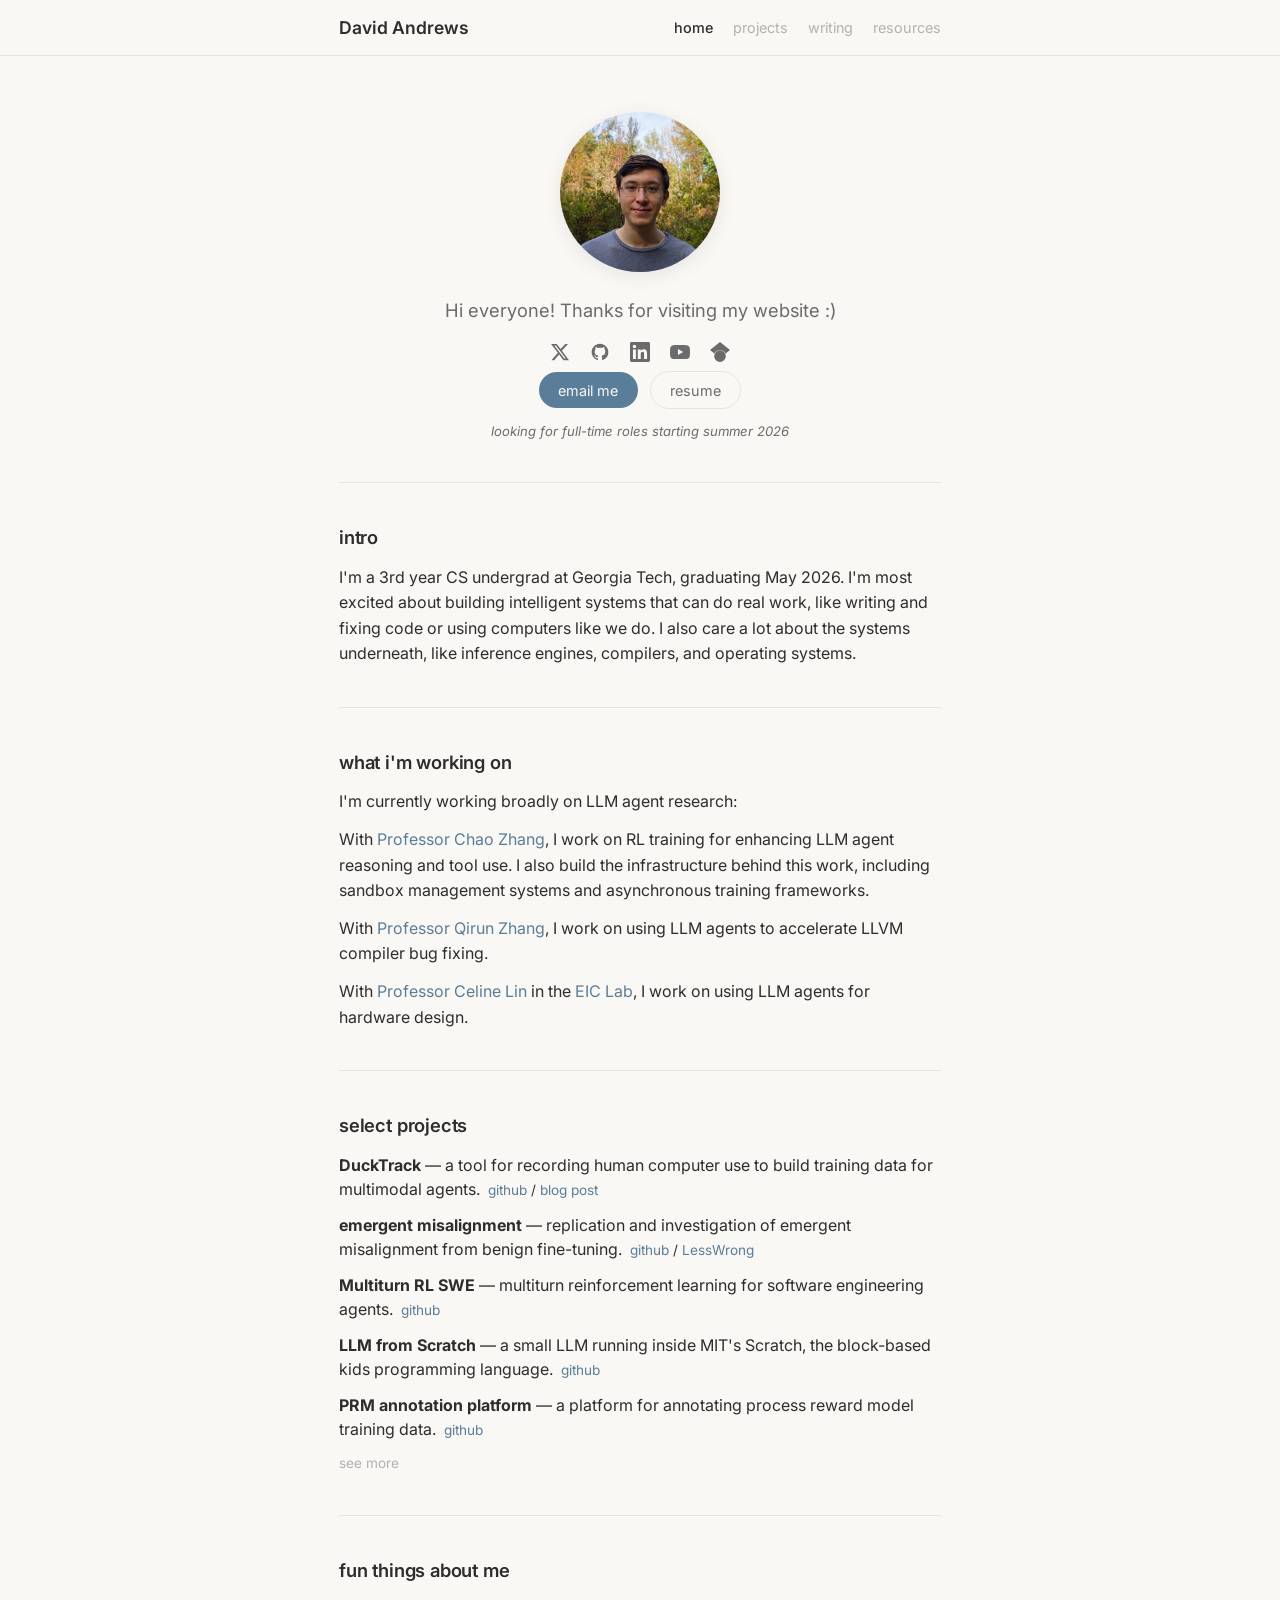
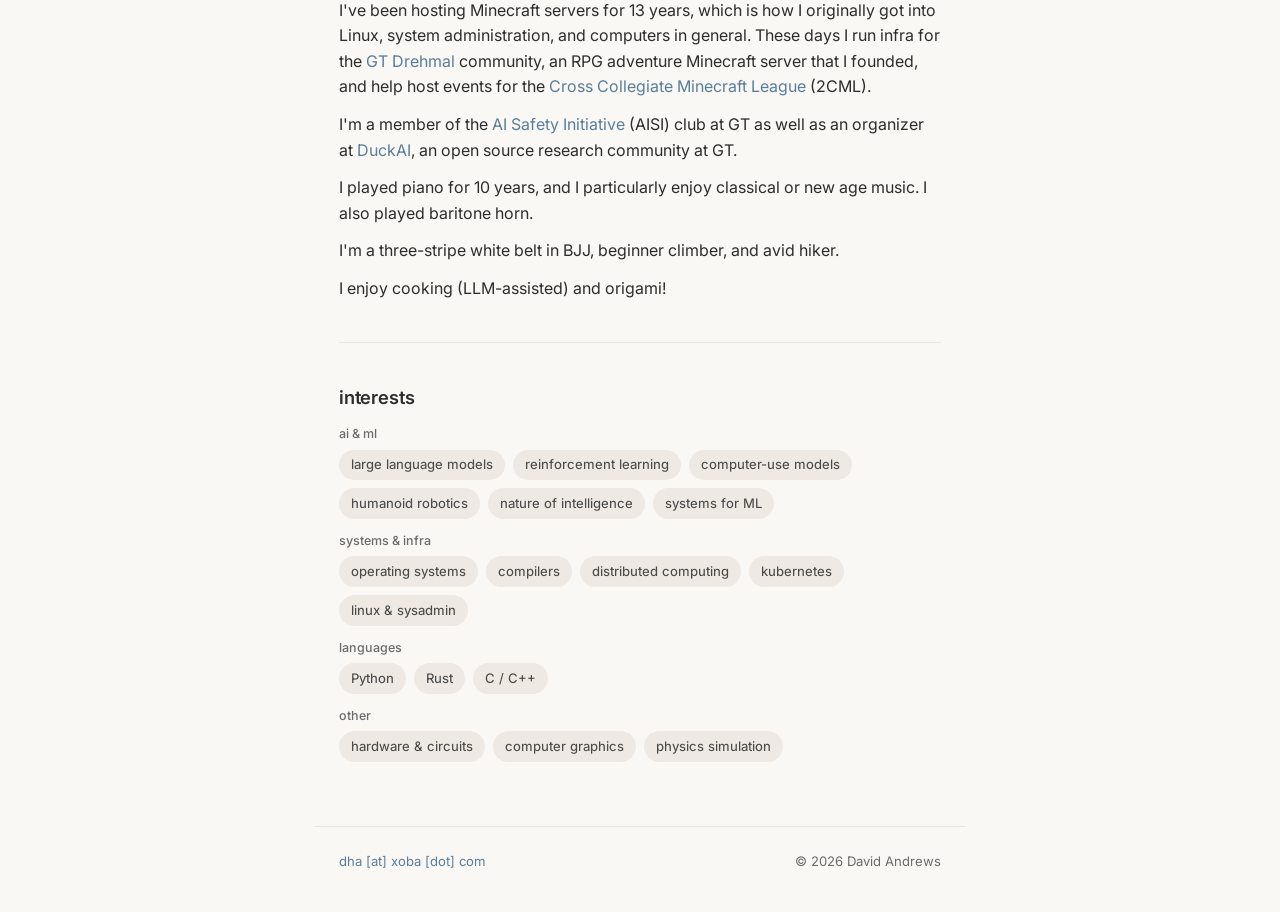
==== index.html @ d8e3748e "Rebuild personal site from scratch with plain HTML/CSS/JS Replace Jekyll/minima theme with a clean, " ====
<!DOCTYPE html>
<html lang="en">
<head>
    <meta charset="UTF-8">
    <meta name="viewport" content="width=device-width, initial-scale=1.0">
    <title>David Andrews</title>
    <meta name="description"
        content="David Andrews' personal website. CS undergrad at Georgia Tech working on LLM agents and intelligent systems.">
    <link rel="icon" href="assets/favicon.ico">
    <link rel="preconnect" href="https://fonts.googleapis.com">
    <link rel="preconnect" href="https://fonts.gstatic.com" crossorigin>
    <link href="https://fonts.googleapis.com/css2?family=Inter:wght@400;500;600&display=swap" rel="stylesheet">
    <link rel="stylesheet" href="style.css">
</head>
<body>
    <nav>
        <div class="nav-inner">
            <a href="/" class="nav-name">David Andrews</a>
            <div class="nav-links">
                <a href="/" class="active">home</a>
                <span class="disabled">projects</span>
                <span class="disabled">writing</span>
                <span class="disabled">resources</span>
            </div>
        </div>
    </nav>

    <main>
        <section class="hero">
            <div class="photo-wrapper">
                <img src="assets/IDG_20251002_152009_712.JPG" alt="David Andrews" class="profile-photo">
            </div>
            <p class="greeting">Hi everyone! Thanks for visiting my website :)</p>
            <div class="social-links">
                <a href="https://twitter.com/broyojo42" target="_blank" rel="noopener" aria-label="X / Twitter">
                    <svg viewBox="0 0 24 24" width="20" height="20" fill="currentColor">
                        <path
                            d="M18.244 2.25h3.308l-7.227 8.26 8.502 11.24H16.17l-5.214-6.817L4.99 21.75H1.68l7.73-8.835L1.254 2.25H8.08l4.713 6.231zm-1.161 17.52h1.833L7.084 4.126H5.117z" />
                    </svg>
                </a>
                <a href="https://github.com/Broyojo" target="_blank" rel="noopener" aria-label="GitHub">
                    <svg viewBox="0 0 24 24" width="20" height="20" fill="currentColor">
                        <path
                            d="M12 2C6.477 2 2 6.484 2 12.017c0 4.425 2.865 8.18 6.839 9.504.5.092.682-.217.682-.483 0-.237-.008-.868-.013-1.703-2.782.605-3.369-1.343-3.369-1.343-.454-1.158-1.11-1.466-1.11-1.466-.908-.62.069-.608.069-.608 1.003.07 1.531 1.032 1.531 1.032.892 1.53 2.341 1.088 2.91.832.092-.647.35-1.088.636-1.338-2.22-.253-4.555-1.113-4.555-4.951 0-1.093.39-1.988 1.029-2.688-.103-.253-.446-1.272.098-2.65 0 0 .84-.27 2.75 1.026A9.564 9.564 0 0112 6.844c.85.004 1.705.115 2.504.337 1.909-1.296 2.747-1.027 2.747-1.027.546 1.379.202 2.398.1 2.651.64.7 1.028 1.595 1.028 2.688 0 3.848-2.339 4.695-4.566 4.943.359.309.678.92.678 1.855 0 1.338-.012 2.419-.012 2.747 0 .268.18.58.688.482A10.019 10.019 0 0022 12.017C22 6.484 17.522 2 12 2z" />
                    </svg>
                </a>
                <a href="https://linkedin.com/in/broyojo" target="_blank" rel="noopener" aria-label="LinkedIn">
                    <svg viewBox="0 0 24 24" width="20" height="20" fill="currentColor">
                        <path
                            d="M20.447 20.452h-3.554v-5.569c0-1.328-.027-3.037-1.852-3.037-1.853 0-2.136 1.445-2.136 2.939v5.667H9.351V9h3.414v1.561h.046c.477-.9 1.637-1.85 3.37-1.85 3.601 0 4.267 2.37 4.267 5.455v6.286zM5.337 7.433c-1.144 0-2.063-.926-2.063-2.065 0-1.138.92-2.063 2.063-2.063 1.14 0 2.064.925 2.064 2.063 0 1.139-.925 2.065-2.064 2.065zm1.782 13.019H3.555V9h3.564v11.452zM22.225 0H1.771C.792 0 0 .774 0 1.729v20.542C0 23.227.792 24 1.771 24h20.451C23.2 24 24 23.227 24 22.271V1.729C24 .774 23.2 0 22.222 0h.003z" />
                    </svg>
                </a>
                <a href="https://youtube.com/@broyojo" target="_blank" rel="noopener" aria-label="YouTube">
                    <svg viewBox="0 0 24 24" width="20" height="20" fill="currentColor">
                        <path
                            d="M23.498 6.186a3.016 3.016 0 0 0-2.122-2.136C19.505 3.545 12 3.545 12 3.545s-7.505 0-9.377.505A3.017 3.017 0 0 0 .502 6.186C0 8.07 0 12 0 12s0 3.93.502 5.814a3.016 3.016 0 0 0 2.122 2.136c1.871.505 9.376.505 9.376.505s7.505 0 9.377-.505a3.015 3.015 0 0 0 2.122-2.136C24 15.93 24 12 24 12s0-3.93-.502-5.814zM9.545 15.568V8.432L15.818 12l-6.273 3.568z" />
                    </svg>
                </a>
                <a href="https://scholar.google.com/citations?user=YOUR_ID" target="_blank" rel="noopener"
                    aria-label="Google Scholar">
                    <svg viewBox="0 0 24 24" width="20" height="20" fill="currentColor">
                        <path
                            d="M5.242 13.769L0 9.5 12 0l12 9.5-5.242 4.269C17.548 11.249 14.978 9.5 12 9.5c-2.977 0-5.548 1.748-6.758 4.269zM12 10a7 7 0 1 0 0 14 7 7 0 0 0 0-14z" />
                    </svg>
                </a>
            </div>
            <div class="hero-ctas">
                <a href="mailto:dha@xoba.com" class="cta-link">email me</a>
                <a href="assets/resume.pdf" class="resume-link" target="_blank">resume</a>
            </div>
            <p class="looking-for">looking for full-time roles starting summer 2026</p>
        </section>

        <section>
            <h2>intro</h2>
            <p>
                I'm a 3rd year CS undergrad at Georgia Tech, graduating May 2026. I'm most excited about building
                intelligent systems that can do real work, like writing and fixing code or using computers like we do. I
                also care a lot about the systems underneath, like inference engines, compilers, and operating systems.
            </p>
        </section>

        <section>
            <h2>what i'm working on</h2>
            <p>I'm currently working broadly on LLM agent research:</p>
            <p>
                With <a href="http://chaozhang.org/">Professor Chao Zhang</a>, I work on RL training for enhancing LLM
                agent reasoning and tool use. I also build the infrastructure behind this work, including sandbox
                management systems and asynchronous training frameworks.
            </p>
            <p>
                With <a href="https://faculty.cc.gatech.edu/~qrzhang/">Professor Qirun Zhang</a>, I work on using LLM
                agents to accelerate LLVM compiler bug fixing.
            </p>
            <p>
                With <a href="https://eiclab.scs.gatech.edu/pages/team.html">Professor Celine Lin</a> in the <a
                    href="https://eiclab.scs.gatech.edu/">EIC Lab</a>, I work on using LLM agents for hardware design.
            </p>
        </section>

        <section>
            <h2>select projects</h2>
            <ul class="project-list">
                <li>
                    <strong>DuckTrack</strong> — a tool for recording human computer use to build training data for multimodal agents.
                    <span class="project-links"><a href="https://github.com/TheDuckAI/DuckTrack">github</a> / <a href="https://duckai-site.netlify.app/blog/ducktrack">blog post</a></span>
                </li>
                <li>
                    <strong>emergent misalignment</strong> — replication and investigation of emergent misalignment from benign fine-tuning.
                    <span class="project-links"><a href="https://github.com/Broyojo/emergent_misalignment">github</a> / <a href="https://www.lesswrong.com/posts/XC28DmEYPLqfwc8tf/we-need-a-better-way-to-evaluate-emergent-misalignment">LessWrong</a></span>
                </li>
                <li>
                    <strong>Multiturn RL SWE</strong> — multiturn reinforcement learning for software engineering agents.
                    <span class="project-links"><a href="https://github.com/MultiturnRL/Multiturn-RL-SWE">github</a></span>
                </li>
                <li>
                    <strong>LLM from Scratch</strong> — a small LLM running inside MIT's Scratch, the block-based kids programming language.
                    <span class="project-links"><a href="https://github.com/Broyojo/llm_from_scratch">github</a></span>
                </li>
                <li>
                    <strong>PRM annotation platform</strong> — a platform for annotating process reward model training data.
                    <span class="project-links"><a href="https://github.com/TheDuckAI/prm_annotation_platform">github</a></span>
                </li>
            </ul>
            <span class="see-more disabled">see more</span>
        </section>

        <section>
            <h2>fun things about me</h2>
            <p>
                I've been hosting Minecraft servers for 13 years, which is how I originally got into Linux, system
                administration, and computers in general. These days I run infra for the <a
                    href="https://github.com/GT-Drehmal">GT Drehmal</a> community, an RPG adventure Minecraft server
                that I founded, and help host events for the <a href="https://www.2cml.org/">Cross Collegiate Minecraft
                    League</a> (2CML).
            </p>
            <p>
                I'm a member of the <a href="https://www.aisi.dev/">AI Safety Initiative</a> (AISI) club at GT as well
                as an organizer at <a href="https://duckai-site.netlify.app/">DuckAI</a>, an open source research
                community at GT.
            </p>
            <p>
                I played piano for 10 years, and I particularly enjoy classical or new age music. I also played baritone
                horn.
            </p>
            <p>
                I'm a three-stripe white belt in BJJ, beginner climber, and avid hiker.
            </p>
            <p>
                I enjoy cooking (LLM-assisted) and origami!
            </p>
        </section>

        <section>
            <h2>interests</h2>
            <div class="tag-group">
                <span class="tag-label">AI & ML</span>
                <div class="tags">
                    <span class="tag">large language models</span>
                    <span class="tag">reinforcement learning</span>
                    <span class="tag">computer-use models</span>
                    <span class="tag">humanoid robotics</span>
                    <span class="tag">nature of intelligence</span>
                    <span class="tag">systems for ML</span>
                </div>
            </div>
            <div class="tag-group">
                <span class="tag-label">systems & infra</span>
                <div class="tags">
                    <span class="tag">operating systems</span>
                    <span class="tag">compilers</span>
                    <span class="tag">distributed computing</span>
                    <span class="tag">kubernetes</span>
                    <span class="tag">linux & sysadmin</span>
                </div>
            </div>
            <div class="tag-group">
                <span class="tag-label">languages</span>
                <div class="tags">
                    <span class="tag">Python</span>
                    <span class="tag">Rust</span>
                    <span class="tag">C / C++</span>
                </div>
            </div>
            <div class="tag-group">
                <span class="tag-label">other</span>
                <div class="tags">
                    <span class="tag">hardware & circuits</span>
                    <span class="tag">computer graphics</span>
                    <span class="tag">physics simulation</span>
                </div>
            </div>
        </section>

    </main>

    <footer>
        <a href="mailto:dha@xoba.com" class="footer-email">dha [at] xoba [dot] com</a>
        <span class="footer-copy">&copy; <span id="year"></span> David Andrews</span>
    </footer>

    <script src="script.js"></script>
</body>
</html>
---- style.css ----
/* ── Reset ── */
*, *::before, *::after {
    margin: 0;
    padding: 0;
    box-sizing: border-box;
}

/* ── Custom Properties ── */
:root {
    --bg: #faf8f5;
    --text: #2d2d2d;
    --text-muted: #6b6b6b;
    --accent: #5a7d9a;
    --accent-hover: #4a6a84;
    --divider: #e8e4df;
    --tag-bg: #eee9e3;
    --tag-text: #4a4a4a;
    --nav-bg: rgba(250, 248, 245, 0.85);
    --photo-shadow: rgba(0, 0, 0, 0.08);
}

@media (prefers-color-scheme: dark) {
    :root {
        --bg: #1a1a1a;
        --text: #e0ddd8;
        --text-muted: #9a9a9a;
        --accent: #7da8c9;
        --accent-hover: #93bbd8;
        --divider: #2e2e2e;
        --tag-bg: #2a2a2a;
        --tag-text: #c0bdb8;
        --nav-bg: rgba(26, 26, 26, 0.85);
        --photo-shadow: rgba(0, 0, 0, 0.3);
    }
}

/* ── Base ── */
html {
    scroll-behavior: smooth;
    -webkit-text-size-adjust: 100%;
}

body {
    font-family: 'Inter', -apple-system, BlinkMacSystemFont, 'Segoe UI', sans-serif;
    background: var(--bg);
    color: var(--text);
    font-size: 16px;
    line-height: 1.6;
    transition: background 0.3s, color 0.3s;
}

a {
    color: var(--accent);
    text-decoration: none;
    transition: color 0.2s;
}

a:hover {
    color: var(--accent-hover);
}

/* ── Nav ── */
nav {
    position: sticky;
    top: 0;
    z-index: 100;
    background: var(--nav-bg);
    backdrop-filter: blur(12px);
    -webkit-backdrop-filter: blur(12px);
    border-bottom: 1px solid var(--divider);
}

.nav-inner {
    max-width: 650px;
    margin: 0 auto;
    padding: 0.85rem 1.5rem;
    display: flex;
    align-items: center;
    justify-content: space-between;
}

.nav-name {
    font-weight: 600;
    font-size: 1.1rem;
    color: var(--text);
}

.nav-name:hover {
    color: var(--accent);
}

.nav-links {
    display: flex;
    gap: 1.25rem;
    font-size: 0.9rem;
}

.nav-links a {
    color: var(--text-muted);
    transition: color 0.2s;
}

.nav-links a.active {
    color: var(--text);
    font-weight: 500;
}

.nav-links .disabled {
    opacity: 0.35;
    cursor: default;
    position: relative;
}

.nav-links .disabled:hover {
    opacity: 0.35;
    color: var(--text-muted);
}

.nav-links .disabled::after {
    content: 'todo!()';
    position: absolute;
    bottom: -2rem;
    left: 50%;
    transform: translateX(-50%) scale(0.9);
    background: var(--tag-bg);
    color: var(--tag-text);
    font-size: 0.72rem;
    padding: 0.2rem 0.5rem;
    border-radius: 4px;
    white-space: nowrap;
    opacity: 0;
    pointer-events: none;
    transition: opacity 0.15s, transform 0.15s;
}

.nav-links .disabled:hover::after {
    opacity: 1;
    transform: translateX(-50%) scale(1);
}

.nav-links a:hover {
    color: var(--text);
}

/* ── Main ── */
main {
    max-width: 650px;
    margin: 0 auto;
    padding: 2.5rem 1.5rem 4rem;
}

/* ── Sections ── */
section {
    margin-bottom: 2.5rem;
    padding-bottom: 2.5rem;
    border-bottom: 1px solid var(--divider);
}

section:last-child {
    border-bottom: none;
    margin-bottom: 0;
    padding-bottom: 0;
}

section h2 {
    font-size: 1.15rem;
    font-weight: 600;
    margin-bottom: 0.75rem;
    color: var(--text);
    letter-spacing: -0.01em;
}

section p {
    margin-bottom: 0.75rem;
    color: var(--text);
}

section p:last-child {
    margin-bottom: 0;
}

/* ── Hero ── */
.hero {
    text-align: center;
    padding-top: 1rem;
}

.photo-wrapper {
    width: 160px;
    height: 160px;
    border-radius: 50%;
    overflow: hidden;
    margin: 0 auto 1.5rem;
    box-shadow: 0 4px 20px var(--photo-shadow);
}

.profile-photo {
    width: 100%;
    height: 100%;
    object-fit: cover;
    object-position: center 60%;
    transform: scale(1.5) translateX(-2%);
}

.greeting {
    font-size: 1.15rem;
    color: var(--text-muted);
    margin-bottom: 1rem;
}

.hero .social-links {
    justify-content: center;
    margin-bottom: 0.6rem;
}

.hero-ctas {
    display: flex;
    gap: 0.75rem;
    justify-content: center;
    align-items: center;
    margin-bottom: 0.75rem;
}

.cta-link {
    font-size: 0.9rem;
    color: var(--bg);
    background: var(--accent);
    padding: 0.4rem 1.2rem;
    border-radius: 999px;
    transition: all 0.2s;
}

.cta-link:hover {
    background: var(--accent-hover);
    color: var(--bg);
}

.looking-for {
    font-size: 0.82rem;
    color: var(--text-muted);
    font-style: italic;
}

/* ── Projects ── */
.project-list {
    list-style: none;
    display: flex;
    flex-direction: column;
    gap: 0.75rem;
}

.project-list li {
    line-height: 1.5;
}

.project-links {
    font-size: 0.85rem;
    margin-left: 0.25rem;
}

.see-more {
    display: inline-block;
    margin-top: 0.75rem;
    font-size: 0.85rem;
    position: relative;
}

.see-more.disabled {
    opacity: 0.35;
    cursor: default;
}

.see-more.disabled::after {
    content: 'todo!()';
    position: absolute;
    bottom: -1.75rem;
    left: 50%;
    transform: translateX(-50%) scale(0.9);
    background: var(--tag-bg);
    color: var(--tag-text);
    font-size: 0.72rem;
    padding: 0.2rem 0.5rem;
    border-radius: 4px;
    white-space: nowrap;
    opacity: 0;
    pointer-events: none;
    transition: opacity 0.15s, transform 0.15s;
}

.see-more.disabled:hover::after {
    opacity: 1;
    transform: translateX(-50%) scale(1);
}

/* ── Tags ── */
.tags {
    display: flex;
    flex-wrap: wrap;
    gap: 0.5rem;
}

.tag-group {
    margin-bottom: 0.75rem;
}

.tag-group:last-child {
    margin-bottom: 0;
}

.tag-label {
    display: block;
    font-size: 0.78rem;
    font-weight: 500;
    color: var(--text-muted);
    margin-bottom: 0.35rem;
    text-transform: lowercase;
}

.tag {
    display: inline-block;
    padding: 0.3rem 0.75rem;
    background: var(--tag-bg);
    color: var(--tag-text);
    border-radius: 999px;
    font-size: 0.82rem;
    font-weight: 450;
    transition: background 0.2s;
}

/* ── Social & Resume ── */
.social-links {
    display: flex;
    gap: 1.25rem;
    align-items: center;
}

.social-links a {
    color: var(--text-muted);
    transition: color 0.2s, transform 0.2s;
    display: flex;
    align-items: center;
}

.social-links a:hover {
    color: var(--text);
    transform: translateY(-1px);
}

.resume-link {
    font-size: 0.9rem;
    color: var(--text-muted);
    border: 1px solid var(--divider);
    padding: 0.4rem 1.2rem;
    border-radius: 999px;
    transition: all 0.2s;
}

.resume-link:hover {
    color: var(--text);
    border-color: var(--text-muted);
}

/* ── Footer ── */
footer {
    max-width: 650px;
    margin: 0 auto;
    padding: 1.5rem 1.5rem 2.5rem;
    display: flex;
    justify-content: space-between;
    align-items: center;
    font-size: 0.82rem;
    color: var(--text-muted);
    border-top: 1px solid var(--divider);
}

/* ── Responsive ── */
@media (max-width: 480px) {
    .nav-inner {
        flex-direction: column;
        gap: 0.5rem;
    }

    .nav-links {
        gap: 1rem;
    }

    .photo-wrapper {
        width: 130px;
        height: 130px;
    }

    main {
        padding: 2rem 1.25rem 3rem;
    }
}
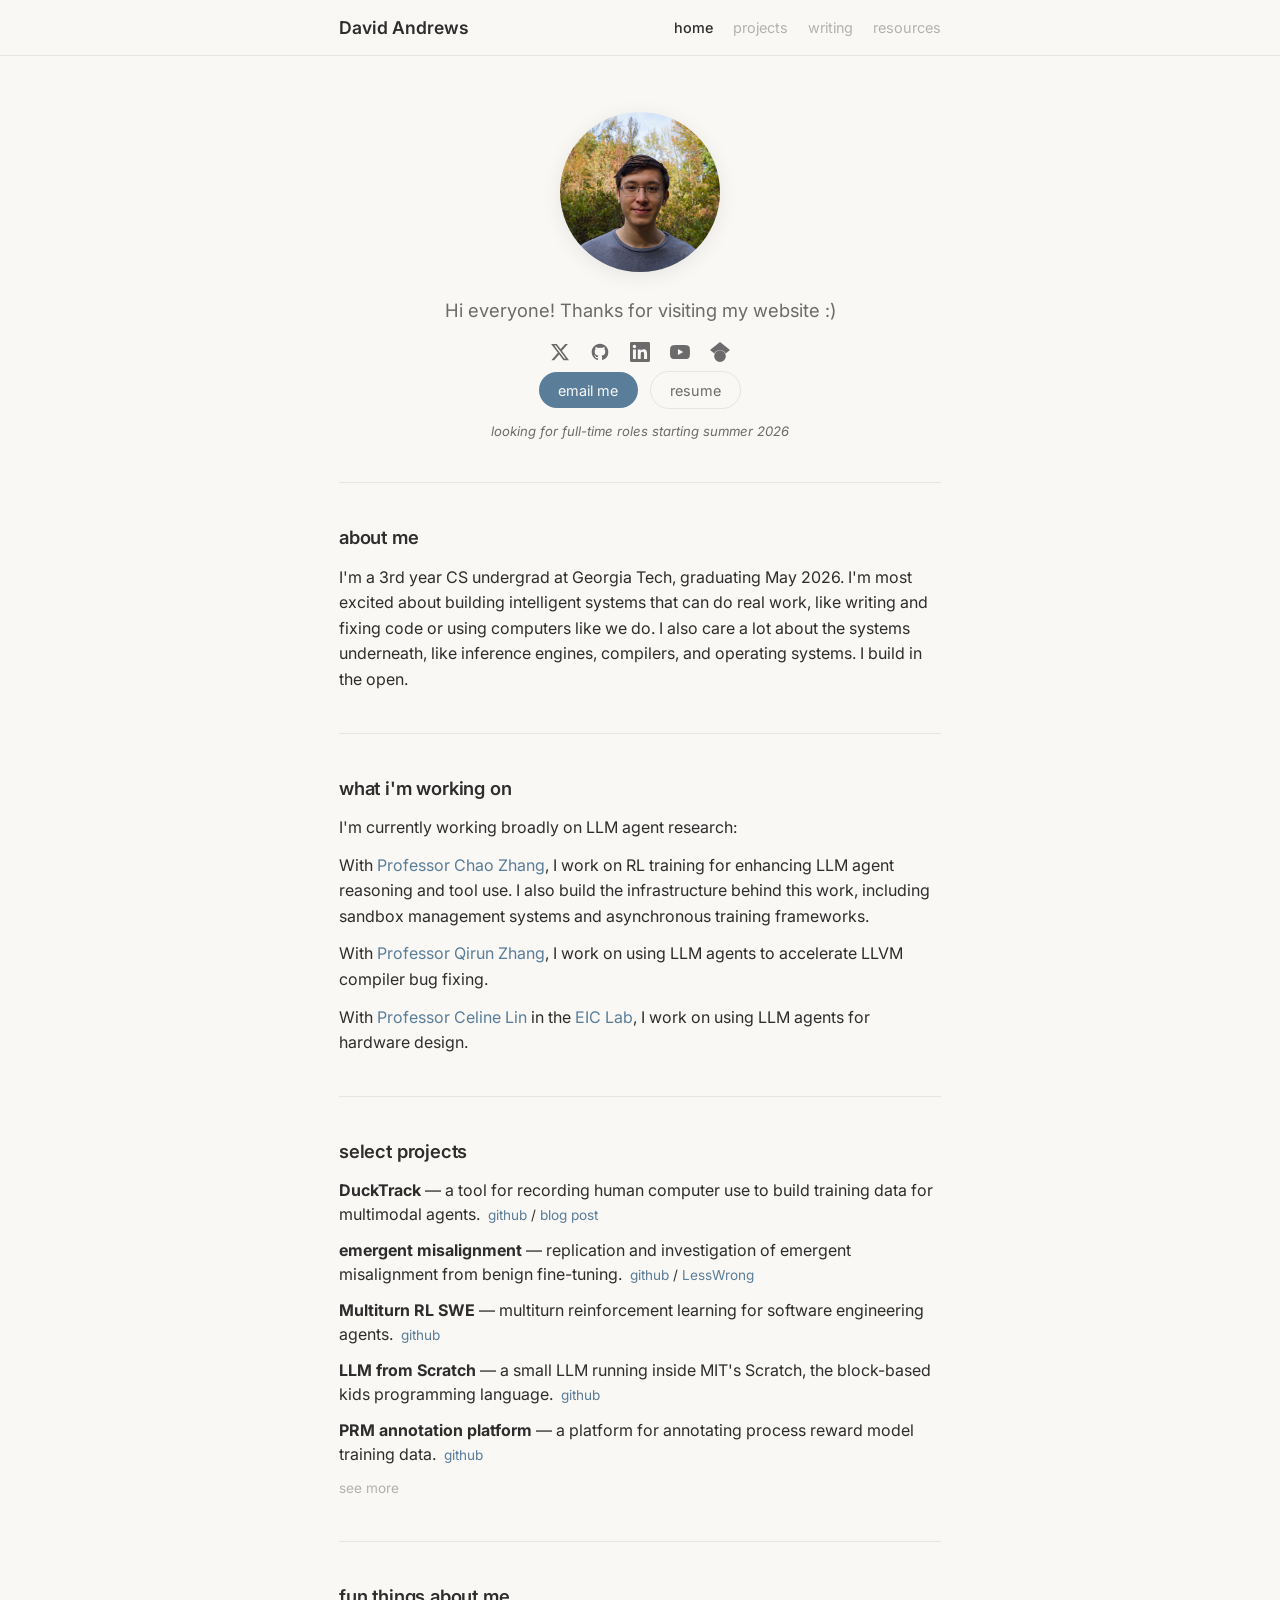
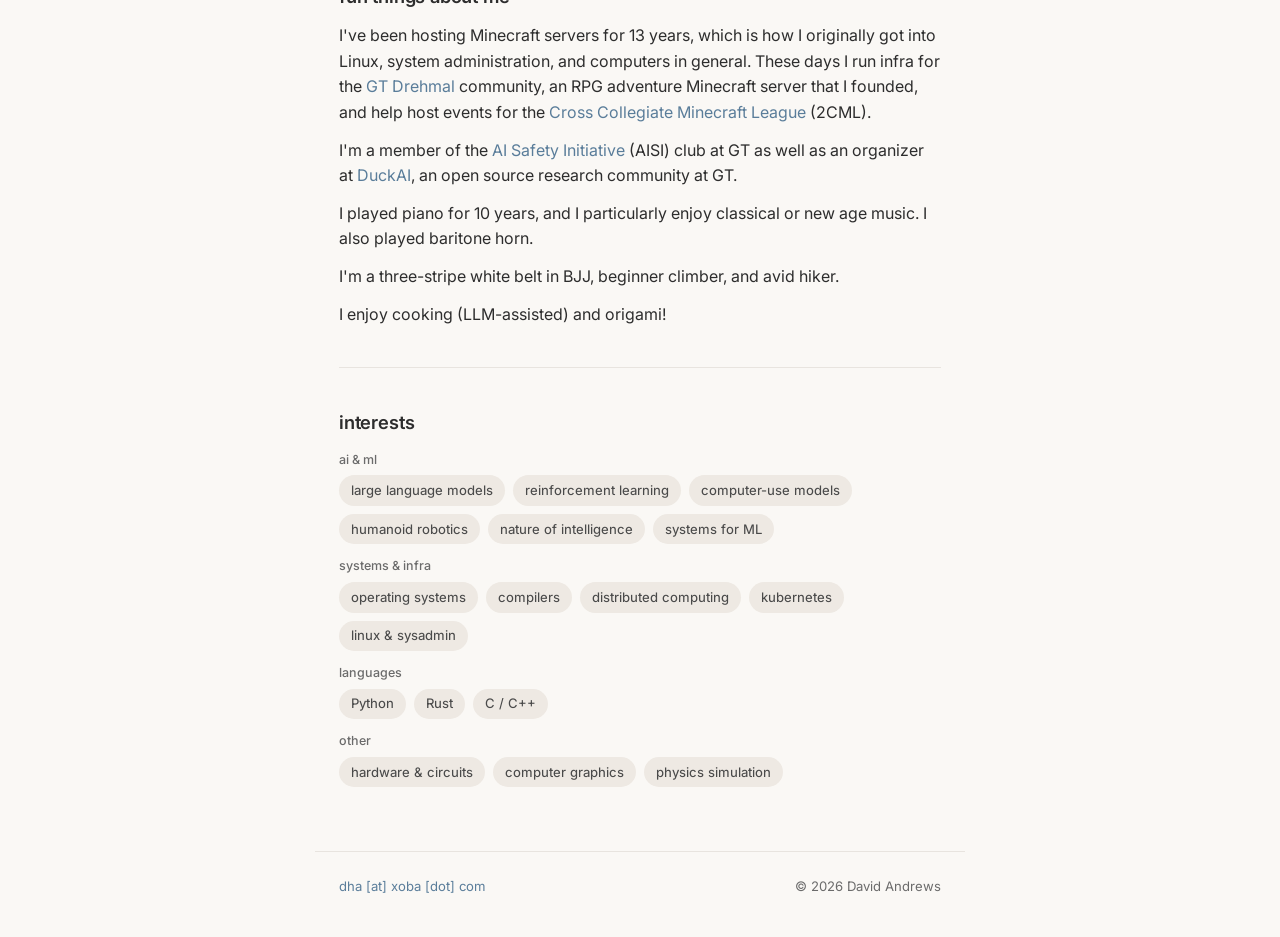
==== commit 43deb496: "point changes to header and content" ====
--- a/index.html
+++ b/index.html
@@ -56,7 +56,7 @@
                             d="M23.498 6.186a3.016 3.016 0 0 0-2.122-2.136C19.505 3.545 12 3.545 12 3.545s-7.505 0-9.377.505A3.017 3.017 0 0 0 .502 6.186C0 8.07 0 12 0 12s0 3.93.502 5.814a3.016 3.016 0 0 0 2.122 2.136c1.871.505 9.376.505 9.376.505s7.505 0 9.377-.505a3.015 3.015 0 0 0 2.122-2.136C24 15.93 24 12 24 12s0-3.93-.502-5.814zM9.545 15.568V8.432L15.818 12l-6.273 3.568z" />
                     </svg>
                 </a>
-                <a href="https://scholar.google.com/citations?user=YOUR_ID" target="_blank" rel="noopener"
+                <a href="https://scholar.google.com/citations?user=HOXOI3YAAAAJ&hl=en" target="_blank" rel="noopener"
                     aria-label="Google Scholar">
                     <svg viewBox="0 0 24 24" width="20" height="20" fill="currentColor">
                         <path
@@ -72,11 +72,12 @@
         </section>
 
         <section>
-            <h2>intro</h2>
+            <h2>about me</h2>
             <p>
                 I'm a 3rd year CS undergrad at Georgia Tech, graduating May 2026. I'm most excited about building
                 intelligent systems that can do real work, like writing and fixing code or using computers like we do. I
                 also care a lot about the systems underneath, like inference engines, compilers, and operating systems.
+                I build in the open.
             </p>
         </section>
 
@@ -102,24 +103,34 @@
             <h2>select projects</h2>
             <ul class="project-list">
                 <li>
-                    <strong>DuckTrack</strong> — a tool for recording human computer use to build training data for multimodal agents.
-                    <span class="project-links"><a href="https://github.com/TheDuckAI/DuckTrack">github</a> / <a href="https://duckai-site.netlify.app/blog/ducktrack">blog post</a></span>
-                </li>
-                <li>
-                    <strong>emergent misalignment</strong> — replication and investigation of emergent misalignment from benign fine-tuning.
-                    <span class="project-links"><a href="https://github.com/Broyojo/emergent_misalignment">github</a> / <a href="https://www.lesswrong.com/posts/XC28DmEYPLqfwc8tf/we-need-a-better-way-to-evaluate-emergent-misalignment">LessWrong</a></span>
-                </li>
-                <li>
-                    <strong>Multiturn RL SWE</strong> — multiturn reinforcement learning for software engineering agents.
-                    <span class="project-links"><a href="https://github.com/MultiturnRL/Multiturn-RL-SWE">github</a></span>
-                </li>
-                <li>
-                    <strong>LLM from Scratch</strong> — a small LLM running inside MIT's Scratch, the block-based kids programming language.
+                    <strong>DuckTrack</strong> — a tool for recording human computer use to build training data for
+                    multimodal agents.
+                    <span class="project-links"><a href="https://github.com/TheDuckAI/DuckTrack">github</a> / <a
+                            href="https://duckai-site.netlify.app/blog/ducktrack">blog post</a></span>
+                </li>
+                <li>
+                    <strong>emergent misalignment</strong> — replication and investigation of emergent misalignment from
+                    benign fine-tuning.
+                    <span class="project-links"><a href="https://github.com/Broyojo/emergent_misalignment">github</a> /
+                        <a
+                            href="https://www.lesswrong.com/posts/XC28DmEYPLqfwc8tf/we-need-a-better-way-to-evaluate-emergent-misalignment">LessWrong</a></span>
+                </li>
+                <li>
+                    <strong>Multiturn RL SWE</strong> — multiturn reinforcement learning for software engineering
+                    agents.
+                    <span class="project-links"><a
+                            href="https://github.com/MultiturnRL/Multiturn-RL-SWE">github</a></span>
+                </li>
+                <li>
+                    <strong>LLM from Scratch</strong> — a small LLM running inside MIT's Scratch, the block-based kids
+                    programming language.
                     <span class="project-links"><a href="https://github.com/Broyojo/llm_from_scratch">github</a></span>
                 </li>
                 <li>
-                    <strong>PRM annotation platform</strong> — a platform for annotating process reward model training data.
-                    <span class="project-links"><a href="https://github.com/TheDuckAI/prm_annotation_platform">github</a></span>
+                    <strong>PRM annotation platform</strong> — a platform for annotating process reward model training
+                    data.
+                    <span class="project-links"><a
+                            href="https://github.com/TheDuckAI/prm_annotation_platform">github</a></span>
                 </li>
             </ul>
             <span class="see-more disabled">see more</span>
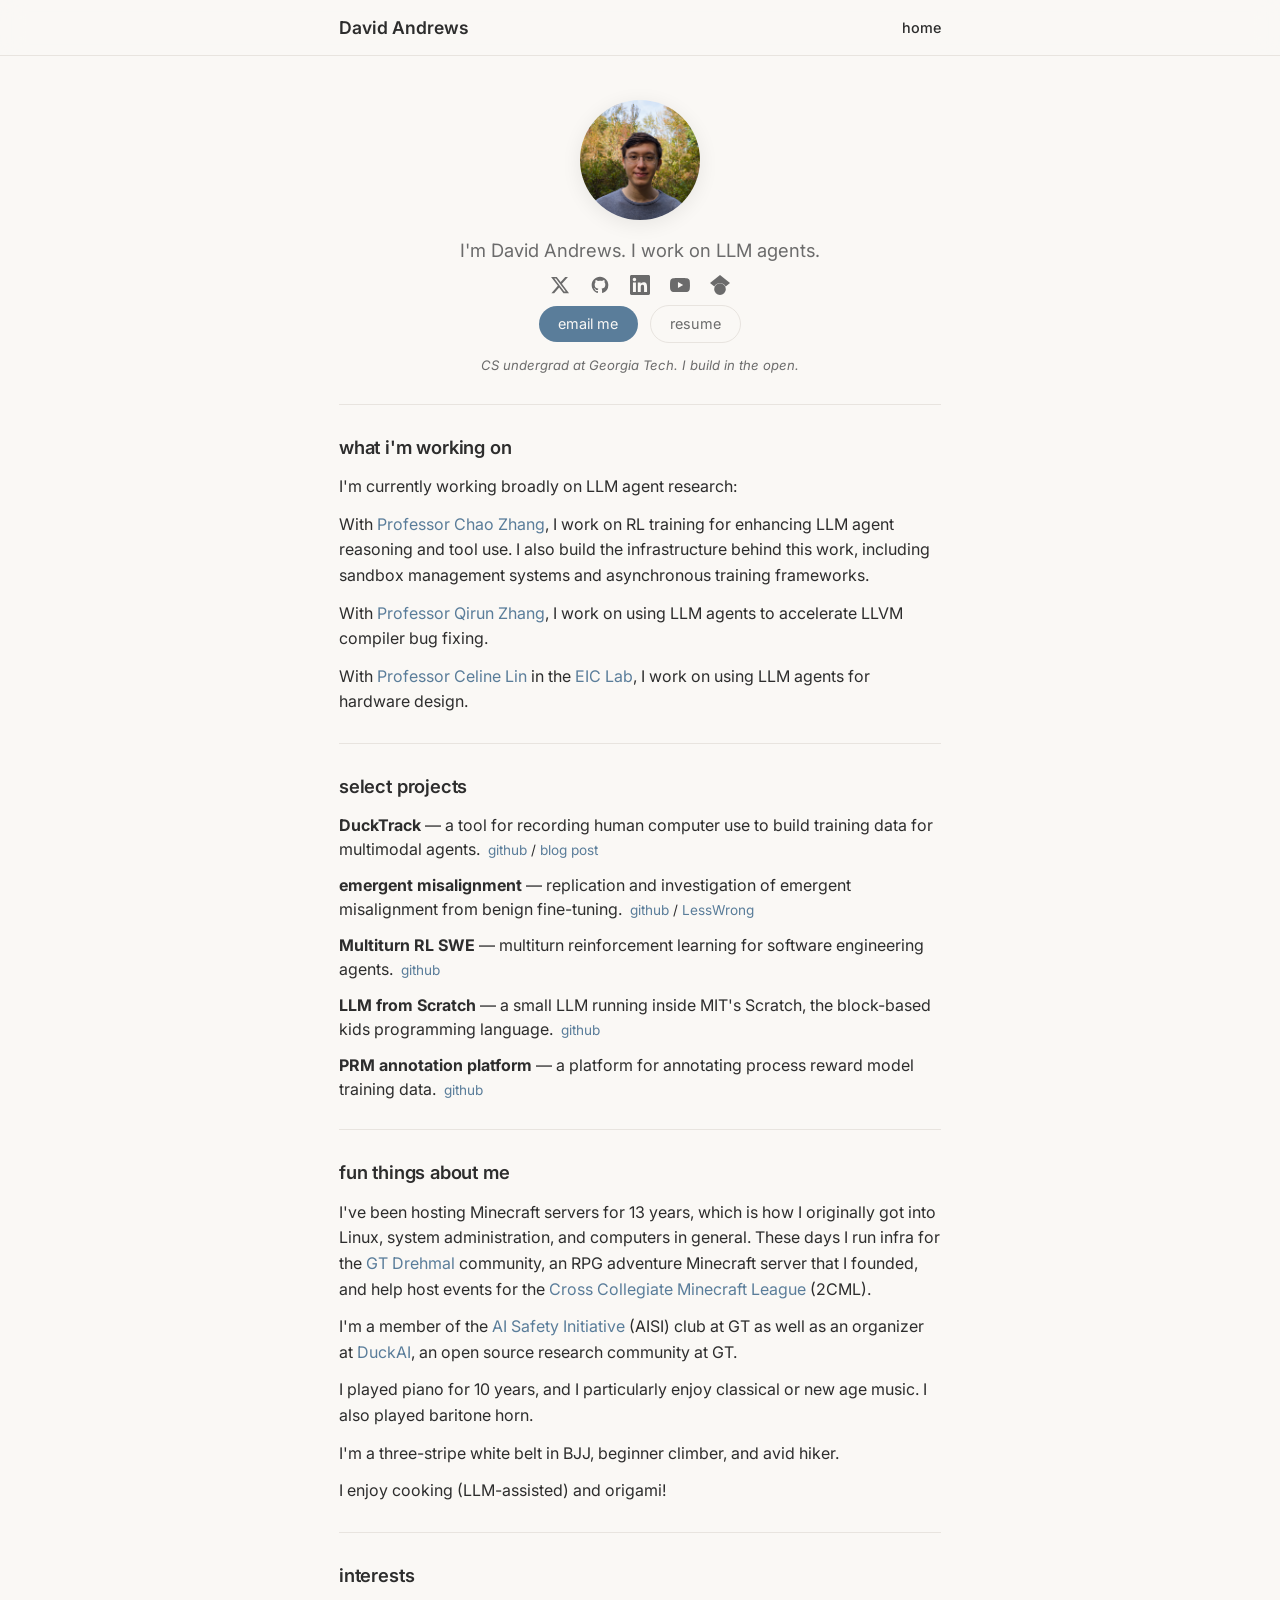
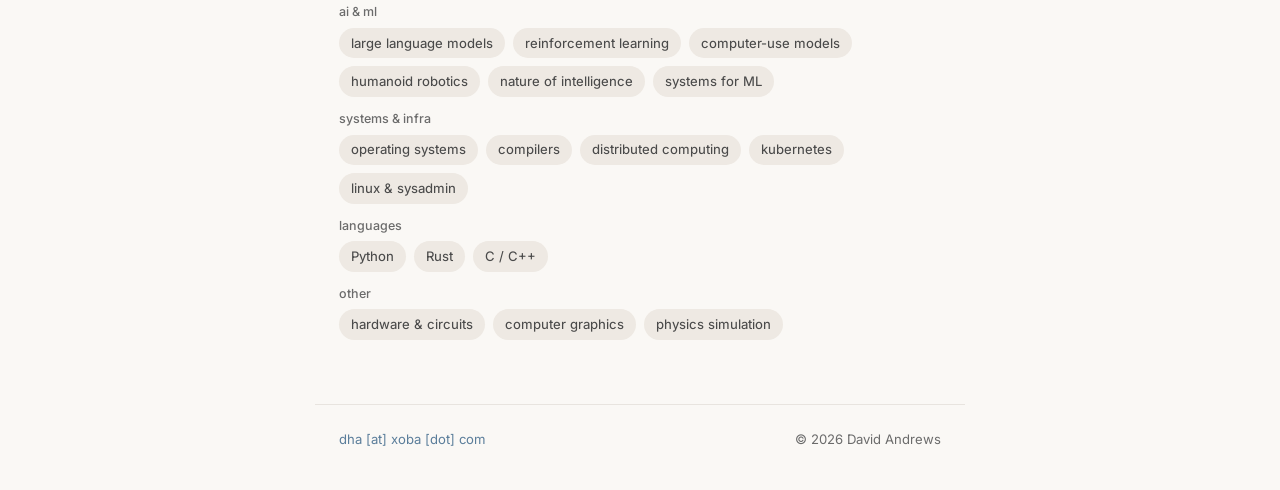
==== commit 94ecbd98: "polished front page" ====
--- a/index.html
+++ b/index.html
@@ -18,9 +18,6 @@
             <a href="/" class="nav-name">David Andrews</a>
             <div class="nav-links">
                 <a href="/" class="active">home</a>
-                <span class="disabled">projects</span>
-                <span class="disabled">writing</span>
-                <span class="disabled">resources</span>
             </div>
         </div>
     </nav>
@@ -30,7 +27,7 @@
             <div class="photo-wrapper">
                 <img src="assets/IDG_20251002_152009_712.JPG" alt="David Andrews" class="profile-photo">
             </div>
-            <p class="greeting">Hi everyone! Thanks for visiting my website :)</p>
+            <p class="greeting">I'm David Andrews. I work on LLM agents.</p>
             <div class="social-links">
                 <a href="https://twitter.com/broyojo42" target="_blank" rel="noopener" aria-label="X / Twitter">
                     <svg viewBox="0 0 24 24" width="20" height="20" fill="currentColor">
@@ -68,17 +65,7 @@
                 <a href="mailto:dha@xoba.com" class="cta-link">email me</a>
                 <a href="assets/resume.pdf" class="resume-link" target="_blank">resume</a>
             </div>
-            <p class="looking-for">looking for full-time roles starting summer 2026</p>
-        </section>
-
-        <section>
-            <h2>about me</h2>
-            <p>
-                I'm a 3rd year CS undergrad at Georgia Tech, graduating May 2026. I'm most excited about building
-                intelligent systems that can do real work, like writing and fixing code or using computers like we do. I
-                also care a lot about the systems underneath, like inference engines, compilers, and operating systems.
-                I build in the open.
-            </p>
+            <p class="looking-for">CS undergrad at Georgia Tech. I build in the open.</p>
         </section>
 
         <section>
@@ -133,7 +120,6 @@
                             href="https://github.com/TheDuckAI/prm_annotation_platform">github</a></span>
                 </li>
             </ul>
-            <span class="see-more disabled">see more</span>
         </section>
 
         <section>
@@ -212,4 +198,4 @@
 
     <script src="script.js"></script>
 </body>
-</html>+</html>
--- a/style.css
+++ b/style.css
@@ -146,13 +146,13 @@
 main {
     max-width: 650px;
     margin: 0 auto;
-    padding: 2.5rem 1.5rem 4rem;
+    padding: 1.75rem 1.5rem 4rem;
 }
 
 /* ── Sections ── */
 section {
-    margin-bottom: 2.5rem;
-    padding-bottom: 2.5rem;
+    margin-bottom: 1.75rem;
+    padding-bottom: 1.75rem;
     border-bottom: 1px solid var(--divider);
 }
 
@@ -186,11 +186,11 @@
 }
 
 .photo-wrapper {
-    width: 160px;
-    height: 160px;
+    width: 120px;
+    height: 120px;
     border-radius: 50%;
     overflow: hidden;
-    margin: 0 auto 1.5rem;
+    margin: 0 auto 1rem;
     box-shadow: 0 4px 20px var(--photo-shadow);
 }
 
@@ -205,7 +205,7 @@
 .greeting {
     font-size: 1.15rem;
     color: var(--text-muted);
-    margin-bottom: 1rem;
+    margin-bottom: 0.6rem;
 }
 
 .hero .social-links {
@@ -385,8 +385,8 @@
     }
 
     .photo-wrapper {
-        width: 130px;
-        height: 130px;
+        width: 100px;
+        height: 100px;
     }
 
     main {
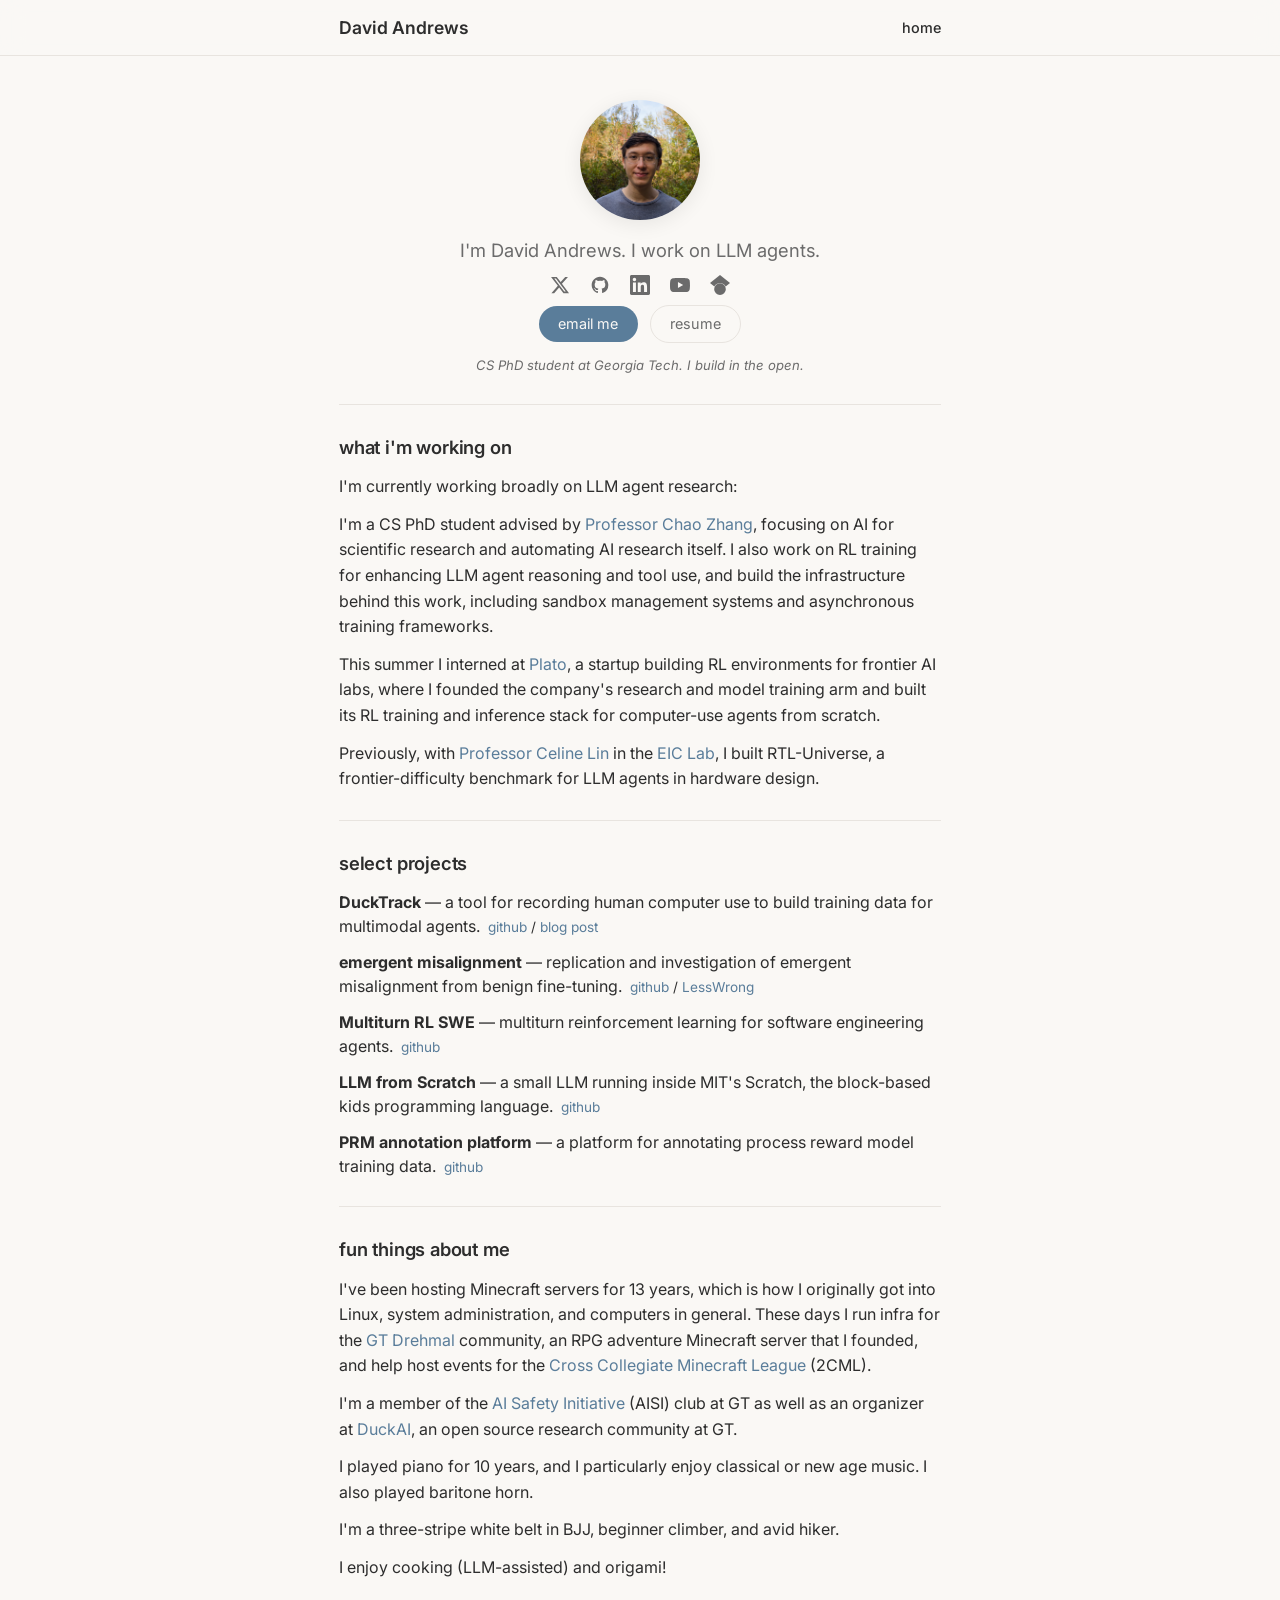
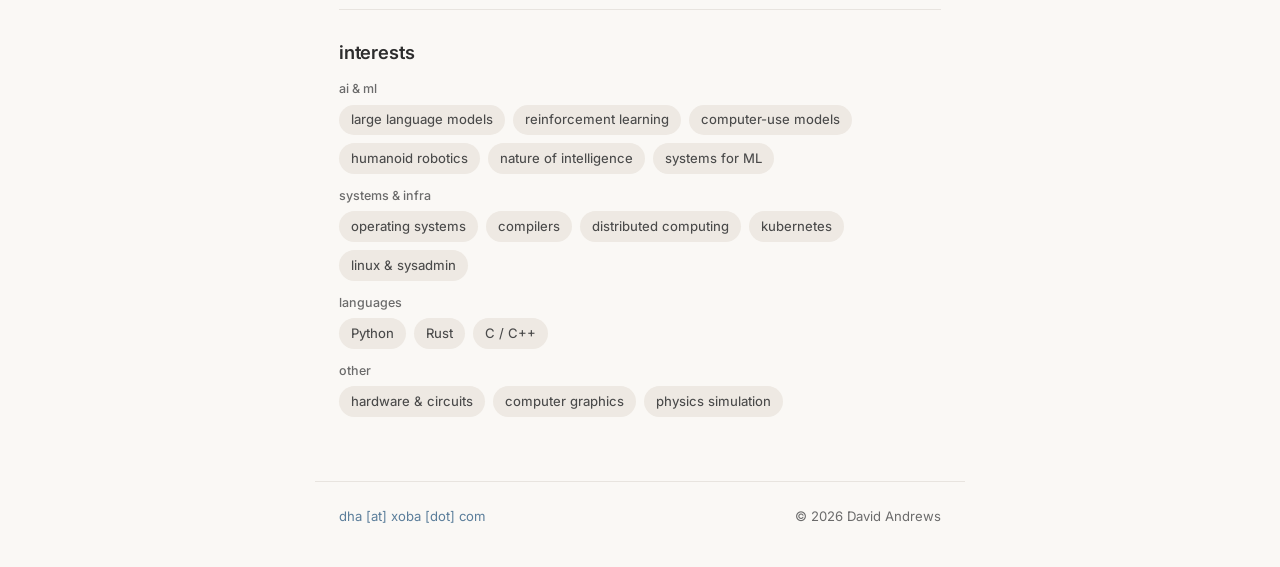
==== commit 00efda94: "update resume and site: Plato internship, PhD, RTL-Universe Co-Authored-By: Claude Fable 5 <noreply@" ====
--- a/index.html
+++ b/index.html
@@ -5,7 +5,7 @@
     <meta name="viewport" content="width=device-width, initial-scale=1.0">
     <title>David Andrews</title>
     <meta name="description"
-        content="David Andrews' personal website. CS undergrad at Georgia Tech working on LLM agents and intelligent systems.">
+        content="David Andrews' personal website. CS PhD student at Georgia Tech working on LLM agents and intelligent systems.">
     <link rel="icon" href="assets/favicon.ico">
     <link rel="preconnect" href="https://fonts.googleapis.com">
     <link rel="preconnect" href="https://fonts.gstatic.com" crossorigin>
@@ -65,24 +65,27 @@
                 <a href="mailto:dha@xoba.com" class="cta-link">email me</a>
                 <a href="assets/resume.pdf" class="resume-link" target="_blank">resume</a>
             </div>
-            <p class="looking-for">CS undergrad at Georgia Tech. I build in the open.</p>
+            <p class="looking-for">CS PhD student at Georgia Tech. I build in the open.</p>
         </section>
 
         <section>
             <h2>what i'm working on</h2>
             <p>I'm currently working broadly on LLM agent research:</p>
             <p>
-                With <a href="http://chaozhang.org/">Professor Chao Zhang</a>, I work on RL training for enhancing LLM
-                agent reasoning and tool use. I also build the infrastructure behind this work, including sandbox
+                I'm a CS PhD student advised by <a href="http://chaozhang.org/">Professor Chao Zhang</a>, focusing on AI
+                for scientific research and automating AI research itself. I also work on RL training for enhancing LLM
+                agent reasoning and tool use, and build the infrastructure behind this work, including sandbox
                 management systems and asynchronous training frameworks.
             </p>
             <p>
-                With <a href="https://faculty.cc.gatech.edu/~qrzhang/">Professor Qirun Zhang</a>, I work on using LLM
-                agents to accelerate LLVM compiler bug fixing.
-            </p>
-            <p>
-                With <a href="https://eiclab.scs.gatech.edu/pages/team.html">Professor Celine Lin</a> in the <a
-                    href="https://eiclab.scs.gatech.edu/">EIC Lab</a>, I work on using LLM agents for hardware design.
+                This summer I interned at <a href="https://plato.so">Plato</a>, a startup building RL environments for
+                frontier AI labs, where I founded the company's research and model training arm and built its RL
+                training and inference stack for computer-use agents from scratch.
+            </p>
+            <p>
+                Previously, with <a href="https://eiclab.scs.gatech.edu/pages/team.html">Professor Celine Lin</a> in the
+                <a href="https://eiclab.scs.gatech.edu/">EIC Lab</a>, I built RTL-Universe, a frontier-difficulty
+                benchmark for LLM agents in hardware design.
             </p>
         </section>
 
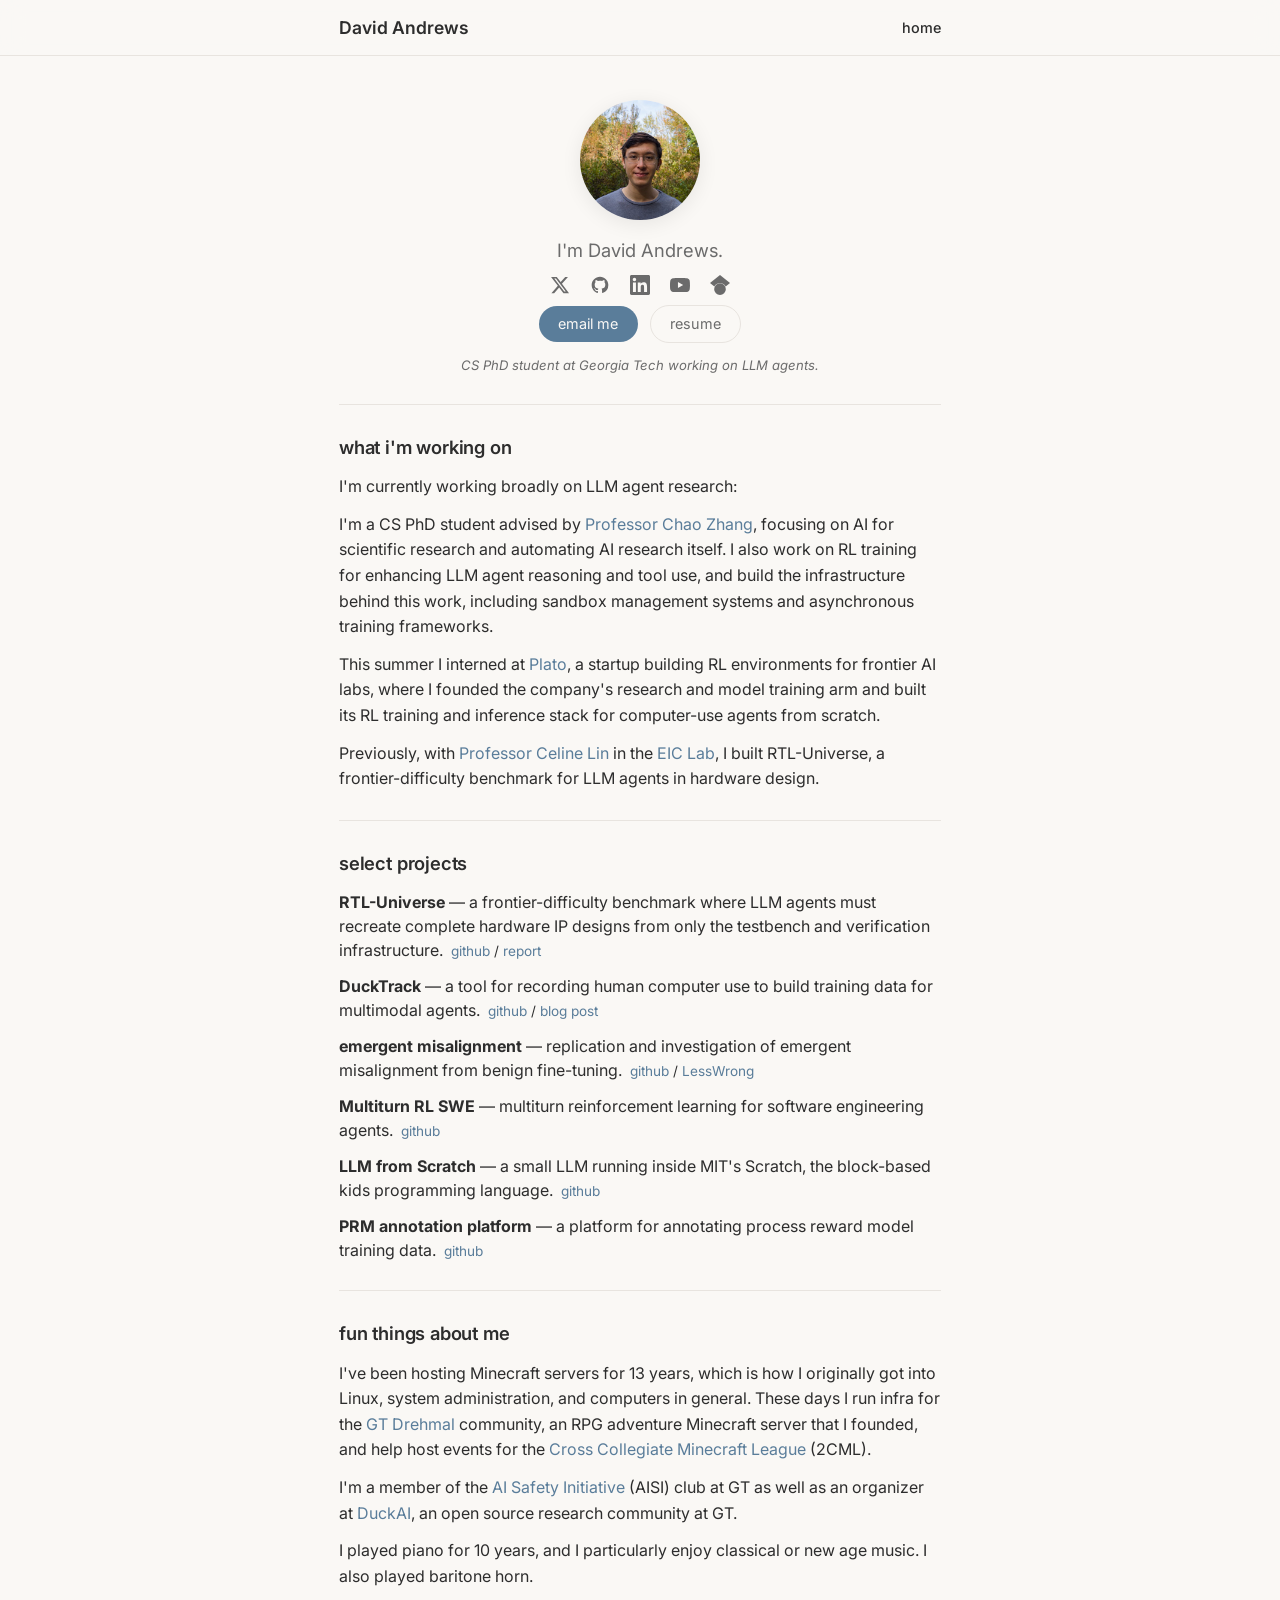
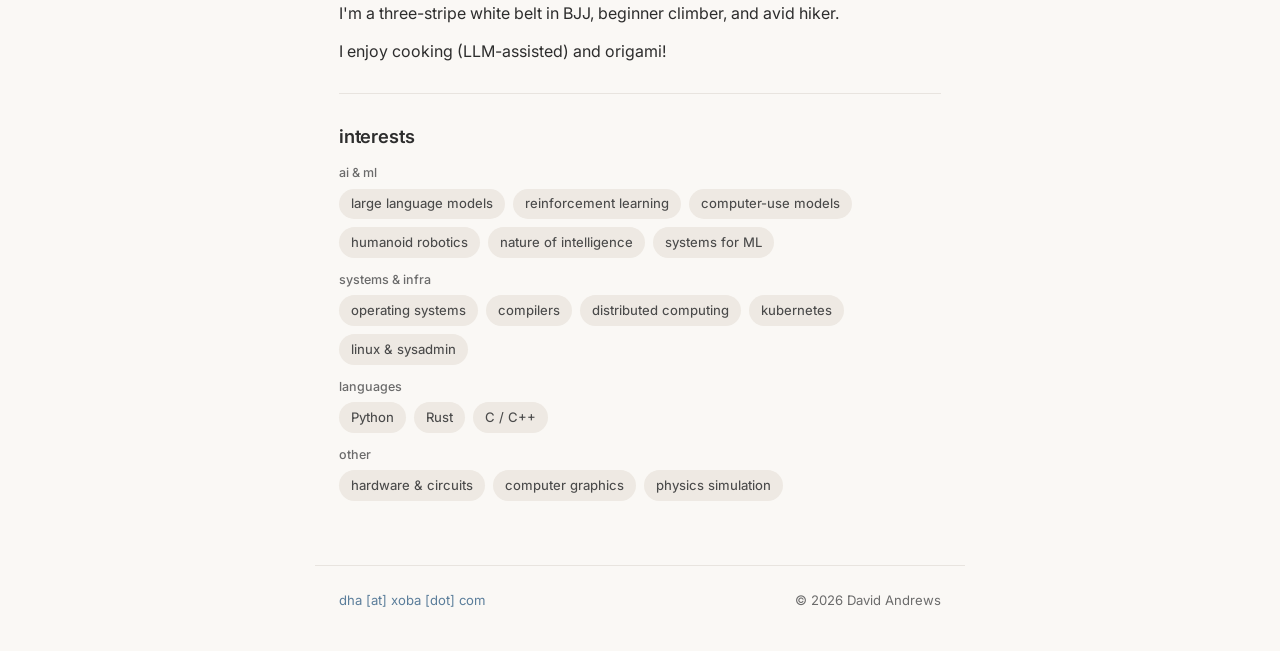
==== commit fa8b4303: "improve site: optimize photo and favicon, add OG tags, RTL-Universe links, simplify hero Co-Authored" ====
--- a/index.html
+++ b/index.html
@@ -5,8 +5,19 @@
     <meta name="viewport" content="width=device-width, initial-scale=1.0">
     <title>David Andrews</title>
     <meta name="description"
-        content="David Andrews' personal website. CS PhD student at Georgia Tech working on LLM agents and intelligent systems.">
-    <link rel="icon" href="assets/favicon.ico">
+        content="David Andrews' personal website. CS PhD student at Georgia Tech working on LLM agents.">
+    <link rel="canonical" href="https://broyojo.com/">
+    <meta property="og:type" content="website">
+    <meta property="og:title" content="David Andrews">
+    <meta property="og:description" content="CS PhD student at Georgia Tech working on LLM agents.">
+    <meta property="og:url" content="https://broyojo.com/">
+    <meta property="og:image" content="https://broyojo.com/assets/profile.jpg">
+    <meta name="twitter:card" content="summary">
+    <meta name="twitter:site" content="@broyojo42">
+    <meta name="twitter:title" content="David Andrews">
+    <meta name="twitter:description" content="CS PhD student at Georgia Tech working on LLM agents.">
+    <meta name="twitter:image" content="https://broyojo.com/assets/profile.jpg">
+    <link rel="icon" type="image/png" href="assets/favicon.png">
     <link rel="preconnect" href="https://fonts.googleapis.com">
     <link rel="preconnect" href="https://fonts.gstatic.com" crossorigin>
     <link href="https://fonts.googleapis.com/css2?family=Inter:wght@400;500;600&display=swap" rel="stylesheet">
@@ -25,9 +36,9 @@
     <main>
         <section class="hero">
             <div class="photo-wrapper">
-                <img src="assets/IDG_20251002_152009_712.JPG" alt="David Andrews" class="profile-photo">
-            </div>
-            <p class="greeting">I'm David Andrews. I work on LLM agents.</p>
+                <img src="assets/profile.jpg" alt="David Andrews" class="profile-photo" width="400" height="400">
+            </div>
+            <p class="greeting">I'm David Andrews.</p>
             <div class="social-links">
                 <a href="https://twitter.com/broyojo42" target="_blank" rel="noopener" aria-label="X / Twitter">
                     <svg viewBox="0 0 24 24" width="20" height="20" fill="currentColor">
@@ -65,7 +76,7 @@
                 <a href="mailto:dha@xoba.com" class="cta-link">email me</a>
                 <a href="assets/resume.pdf" class="resume-link" target="_blank">resume</a>
             </div>
-            <p class="looking-for">CS PhD student at Georgia Tech. I build in the open.</p>
+            <p class="looking-for">CS PhD student at Georgia Tech working on LLM agents.</p>
         </section>
 
         <section>
@@ -92,6 +103,13 @@
         <section>
             <h2>select projects</h2>
             <ul class="project-list">
+                <li>
+                    <strong>RTL-Universe</strong> — a frontier-difficulty benchmark where LLM agents must recreate
+                    complete hardware IP designs from only the testbench and verification infrastructure.
+                    <span class="project-links"><a
+                            href="https://github.com/cs3220-research/rtl-universe">github</a> / <a
+                            href="https://github.com/cs3220-research/rtl-universe/blob/main/paper/main.pdf">report</a></span>
+                </li>
                 <li>
                     <strong>DuckTrack</strong> — a tool for recording human computer use to build training data for
                     multimodal agents.
--- a/style.css
+++ b/style.css
@@ -198,8 +198,6 @@
     width: 100%;
     height: 100%;
     object-fit: cover;
-    object-position: center 60%;
-    transform: scale(1.5) translateX(-2%);
 }
 
 .greeting {
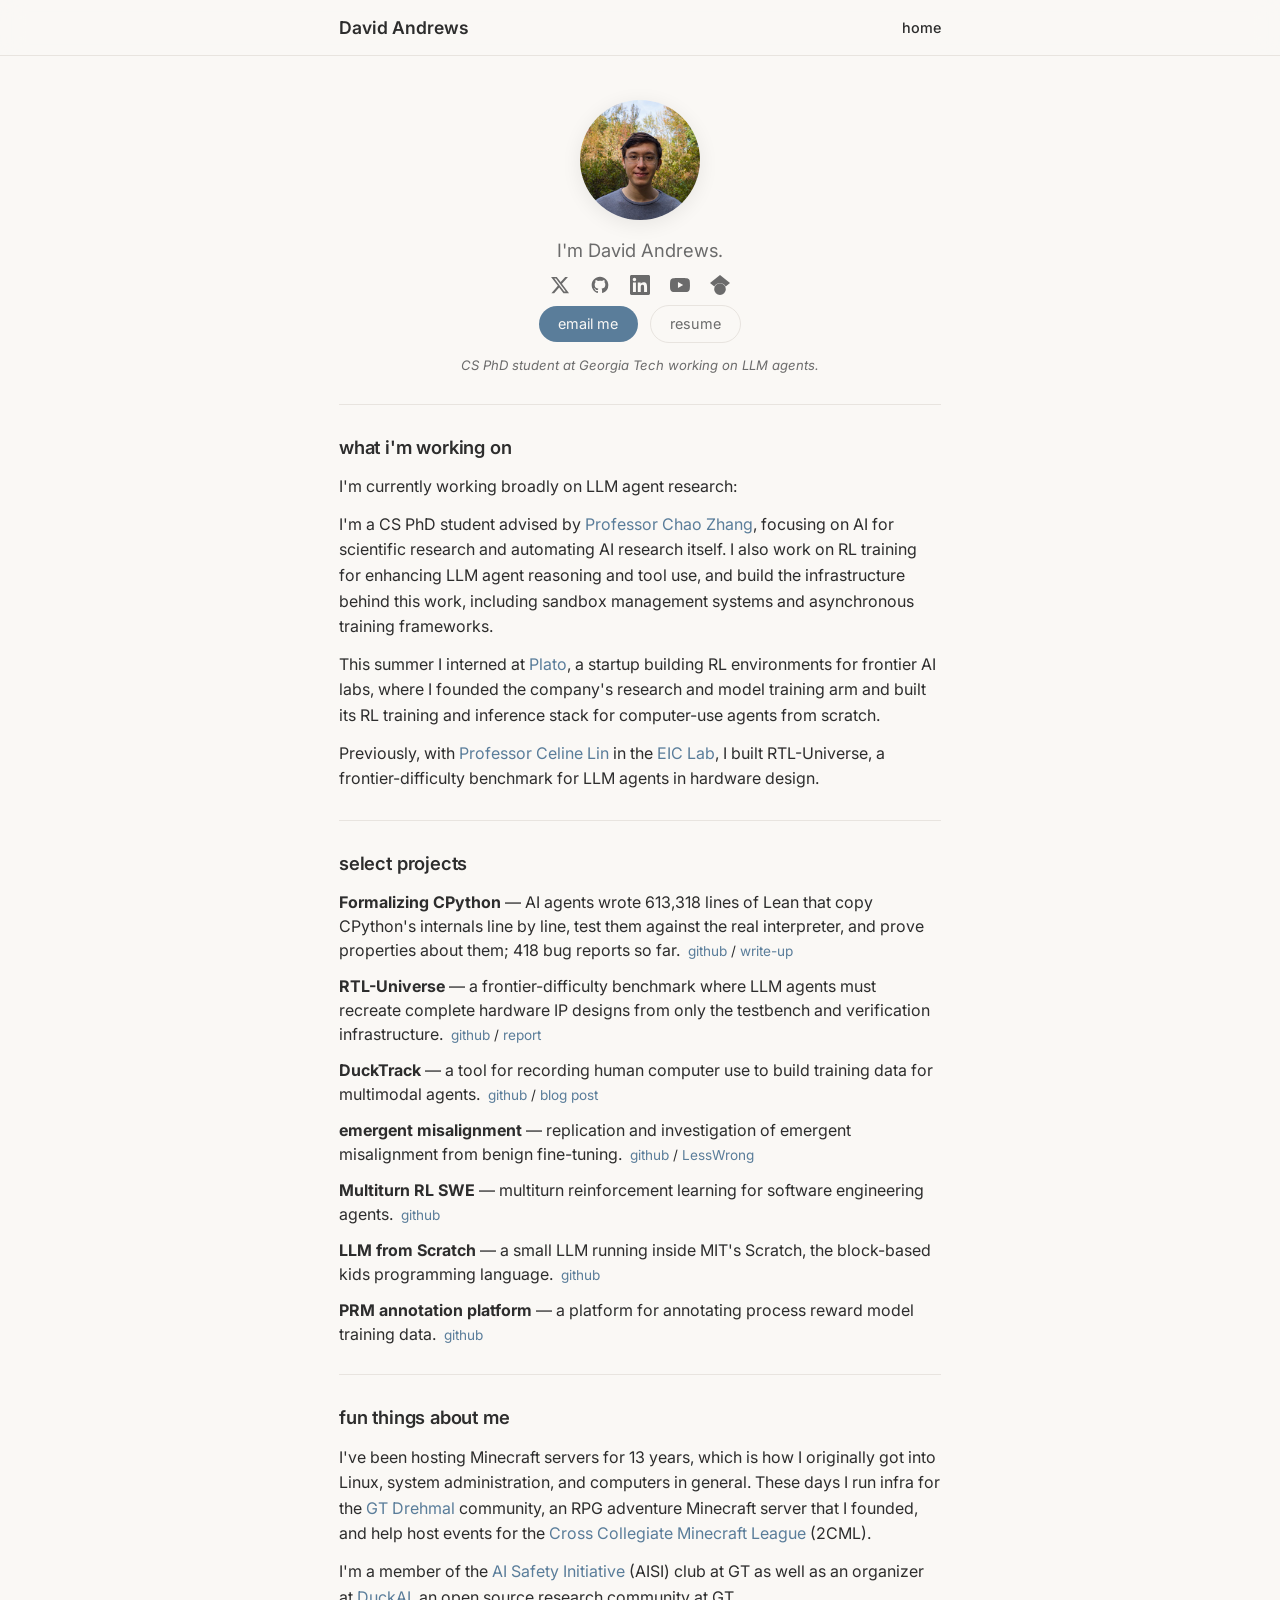
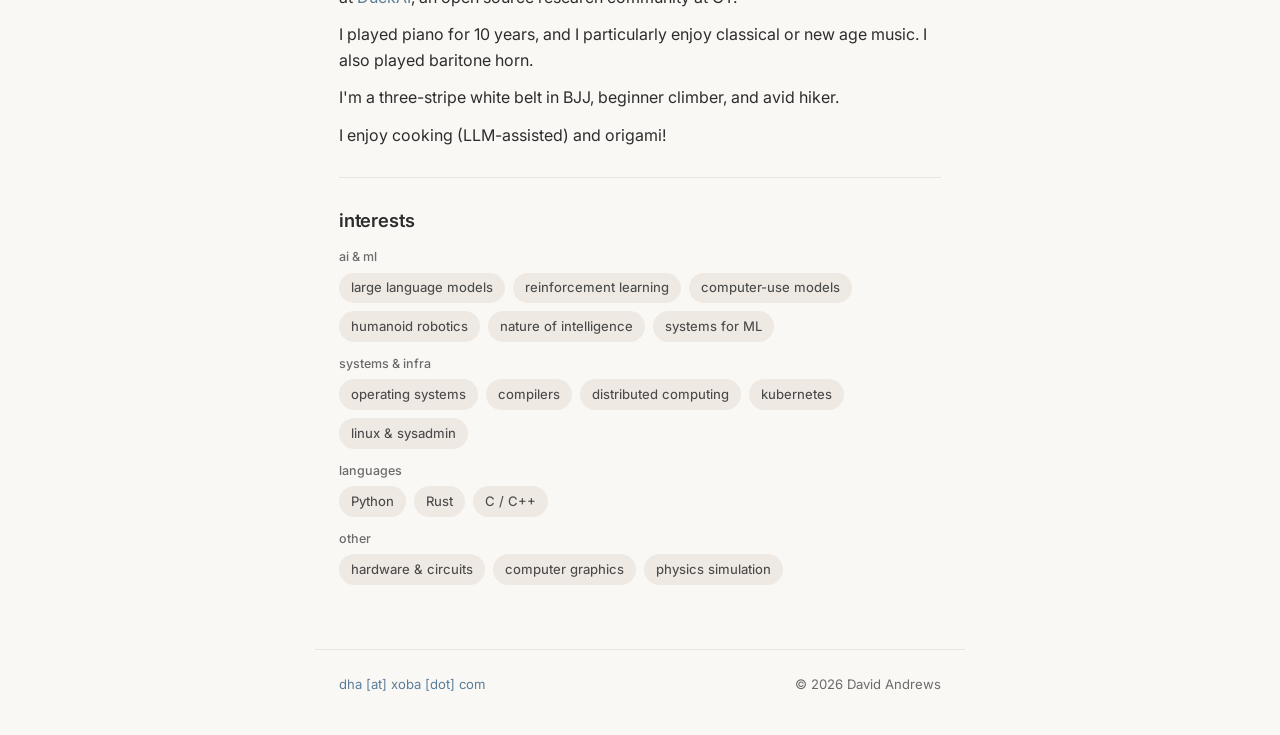
==== commit 73b1141e: "Add Formalizing CPython to select projects" ====
--- a/index.html
+++ b/index.html
@@ -104,6 +104,14 @@
             <h2>select projects</h2>
             <ul class="project-list">
                 <li>
+                    <strong>Formalizing CPython</strong> — AI agents wrote 613,318 lines of Lean that copy CPython's
+                    internals line by line, test them against the real interpreter, and prove properties about them;
+                    418 bug reports so far.
+                    <span class="project-links"><a
+                            href="https://github.com/Broyojo/python-formalization">github</a> / <a
+                            href="/python-formalization/">write-up</a></span>
+                </li>
+                <li>
                     <strong>RTL-Universe</strong> — a frontier-difficulty benchmark where LLM agents must recreate
                     complete hardware IP designs from only the testbench and verification infrastructure.
                     <span class="project-links"><a
